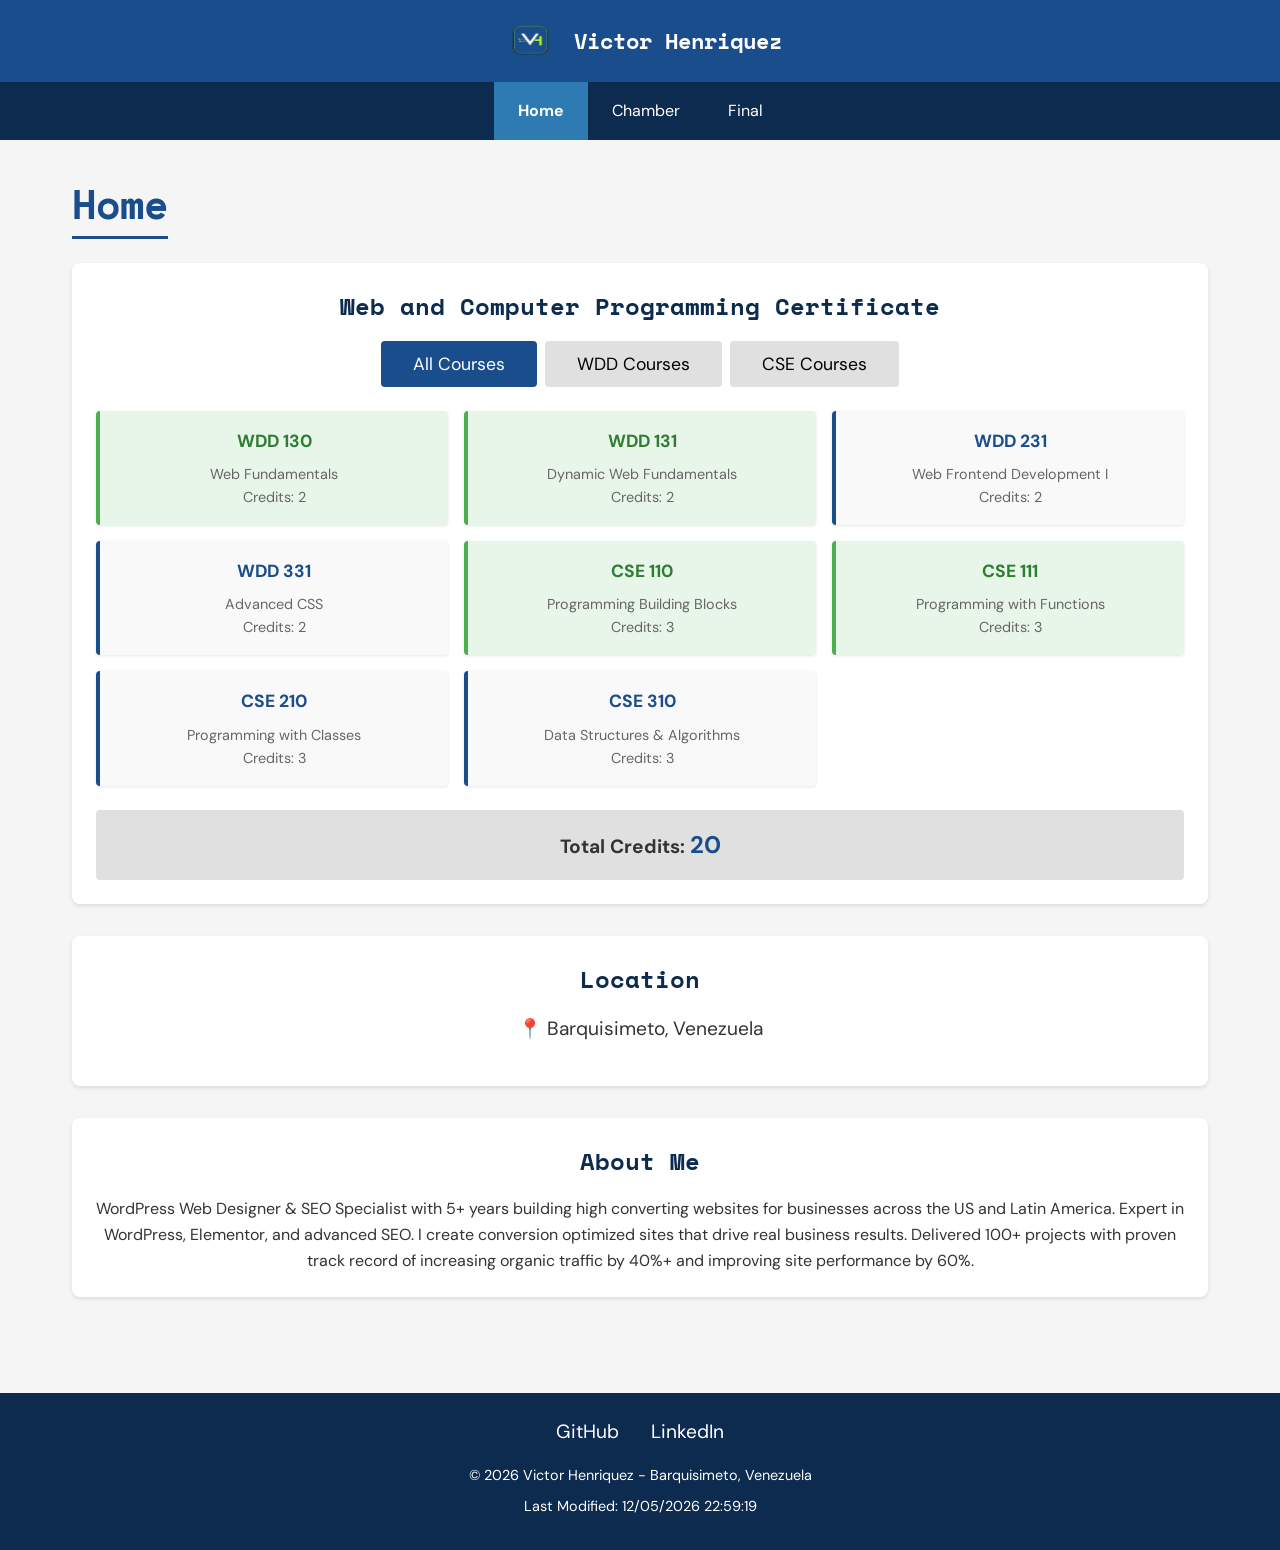
==== index.html @ 777ebca0 "Speed Optimization" ====
<!DOCTYPE html>
<html lang="en">
<head>
    <meta charset="UTF-8">
    <meta name="viewport" content="width=device-width, initial-scale=1.0">
    <meta name="description" content="Course home page for WDD 231 - Web Frontend Development">
    <meta name="author" content="Victor Henriquez">
    <title>WDD 231 - Victor Henriquez</title>
    <link rel="preconnect" href="https://fonts.googleapis.com">
    <link rel="preconnect" href="https://fonts.gstatic.com" crossorigin>
    <link rel="preload" href="https://fonts.googleapis.com/css2?family=Space+Mono:wght@400;700&family=DM+Sans:ital,opsz,wght@0,9..40,300;0,9..40,400;0,9..40,500;1,9..40,300&display=swap" as="style" onload="this.onload=null;this.rel='stylesheet'">
    <noscript>
       <link rel="stylesheet" href="https://fonts.googleapis.com/css2?family=Space+Mono:wght@400;700&family=DM+Sans:ital,opsz,wght@0,9..40,300;0,9..40,400;0,9..40,500;1,9..40,300&display=swap">
    </noscript>
    <link rel="stylesheet" href="styles/small.css">
    <link rel="stylesheet" href="styles/larger.css">
    <script src="scripts/navigation.js" defer></script>
    <script src="scripts/date.js" defer></script>           
    <script src="scripts/courses.js" defer></script>
</head>
<body>
    <header>
        <div class="logo-container">
            <img src="images/logo.webp" alt="Logo de Victor Henriquez"  class="logo" />
            <span class="name">Victor Henriquez</span>
        </div>
        <button id="menu-toggle" aria-label="Menu">☰</button>
    </header>

    <nav id="primary-nav">
        <ul>
            <li><a href="index.html" class="active">Home</a></li>
            <li><a href="#">Chamber</a></li>
            <li><a href="#">Final</a></li>
        </ul>
    </nav>

    <main>
        <h1>Home</h1>

        <section class="courses-section">
            <h2>Web and Computer Programming Certificate</h2>
            <div class="filter-buttons">
                <button id="show-all" class="active">All Courses</button>
                <button id="show-wdd">WDD Courses</button>
                <button id="show-cse">CSE Courses</button>
            </div>
            <div id="courses-container" class="courses-grid">
            </div>
            <div class="total-credits">
                <p>Total Credits: <span id="total-credits">0</span></p>
            </div>
        </section>

        <section class="location-section">
            <h2>Location</h2>
            <div class="location-content">
                <p>📍 Barquisimeto, Venezuela</p>
            </div>
        </section>

        <section class="info-section">
            <h2>About Me</h2>
            <p>WordPress Web Designer & SEO Specialist with 5+ years building high
converting websites for businesses across the US and Latin America. 
Expert in WordPress, Elementor, and advanced SEO. I create conversion
optimized sites that drive real business results. Delivered 100+ projects
with proven track record of increasing organic traffic by 40%+ and
improving site performance by 60%. </p>
        </section>
    </main>

    <footer>
        <div class="social-links">
            <a href="https://github.com/victorjosedev" target="_blank"> GitHub </a>
            <a href="https://www.linkedin.com/in/victor-henriquez-/" target="_blank"> LinkedIn</a>
        </div>
        <div class="footer-info">
            <p>© <span id="currentyear"></span> Victor Henriquez - Barquisimeto, Venezuela</p>
            <p id="lastModified"></p>
        </div>
    </footer>
</body>
</html>
---- styles/small.css ----
* {
    margin: 0;
    padding: 0;
    box-sizing: border-box;
}

body {
    font-family: 'DM Sans', sans-serif;
    line-height: 1.6;
    color: #333;
    background-color: #f5f5f5;
}

header {
    background-color: #1a4d8c;
    color: white;
    display: flex;
    justify-content: space-between;
    align-items: center;
    padding: 1rem;
}

.logo-container {
    display: flex;
    align-items: center;
    gap: 0.75rem;
    flex-wrap: nowrap;
}

.logo {
    display: block;
    max-height: 50px;
    width: auto;
    flex-shrink: 0;
}

.name {
    font-size: 1.4rem;
    font-weight: 700;
    font-family: 'Space Mono', monospace;
    white-space: nowrap;
}

#menu-toggle {
    background: none;
    border: none;
    color: white;
    font-size: 2rem;
    cursor: pointer;
    display: block;
}

#primary-nav {
    background-color: #0d2b4f;
    max-height: 0;
    overflow: hidden;
    transition: max-height 0.3s ease;
}

#primary-nav.show {
    max-height: 300px;
}

#primary-nav ul {
    list-style: none;
    display: flex;
    flex-direction: column;
}

#primary-nav li {
    border-bottom: 1px solid #1a4d8c;
}

#primary-nav a {
    display: block;
    padding: 1rem;
    color: white;
    text-decoration: none;
    transition: background-color 0.3s;
}

#primary-nav a:hover {
    background-color: #1a4d8c;
}

#primary-nav a.active {
    background-color: #2e7ab3;
    font-weight: bold;
}

main {
    max-width: 1200px;
    margin: 0 auto;
    padding: 1rem;
}

h1 {
    font-size: 2rem;
    font-family: 'Space Mono', monospace;
    margin-bottom: 1.5rem;
    color: #1a4d8c;
    border-bottom: 3px solid #1a4d8c;
    display: inline-block;
}

h2 {
    font-size: 1.5rem;
    font-family: 'Space Mono', monospace;
    margin-bottom: 1rem;
    color: #0d2b4f;
}

.courses-section {
    background-color: white;
    padding: 1.5rem;
    border-radius: 8px;
    margin-bottom: 2rem;
    box-shadow: 0 2px 4px rgba(0,0,0,0.1);
}

.filter-buttons {
    display: flex;
    gap: 0.5rem;
    justify-content: center;
    margin-bottom: 1.5rem;
    flex-wrap: wrap;
}

.filter-buttons button {
    background-color: #e0e0e0;
    border: none;
    padding: 0.5rem 1rem;
    font-size: 1rem;
    cursor: pointer;
    border-radius: 4px;
    transition: background-color 0.3s;
    font-family: inherit;
}

.filter-buttons button:hover {
    background-color: #c0c0c0;
}

.filter-buttons button.active {
    background-color: #1a4d8c;
    color: white;
}

.courses-grid {
    display: grid;
    grid-template-columns: 1fr;
    gap: 1rem;
    margin-bottom: 1.5rem;
}

.course-card {
    background-color: #f9f9f9;
    border-left: 4px solid #1a4d8c;
    padding: 1rem;
    border-radius: 4px;
    box-shadow: 0 1px 3px rgba(0,0,0,0.1);
}

.course-card h3 {
    font-size: 1.1rem;
    margin-bottom: 0.5rem;
    color: #1a4d8c;
}

.course-card p {
    font-size: 0.9rem;
    color: #666;
}

.course-card.completed {
    background-color: #e8f5e9;
    border-left-color: #4caf50;
}

.course-card.completed h3 {
    color: #2e7d32;
}

.total-credits {
    text-align: center;
    padding: 1rem;
    background-color: #e0e0e0;
    border-radius: 4px;
    font-weight: bold;
    font-size: 1.2rem;
}

.total-credits span {
    color: #1a4d8c;
    font-size: 1.5rem;
}

.location-section {
    background-color: white;
    padding: 1.5rem;
    border-radius: 8px;
    margin-bottom: 2rem;
    box-shadow: 0 2px 4px rgba(0,0,0,0.1);
}

.location-content p {
    font-size: 1.2rem;
}

.info-section {
    background-color: white;
    padding: 1.5rem;
    border-radius: 8px;
    margin-bottom: 2rem;
    box-shadow: 0 2px 4px rgba(0,0,0,0.1);
}

footer {
    background-color: #0d2b4f;
    color: white;
    text-align: center;
    padding: 1.5rem;
    margin-top: 2rem;
}

.social-links {
    display: flex;
    justify-content: center;
    gap: 2rem;
    margin-bottom: 1rem;
}

.social-links a {
    color: white;
    text-decoration: none;
    font-size: 1.2rem;
    transition: opacity 0.3s;
}

.social-links a:hover {
    opacity: 0.7;
}

.footer-info p {
    margin: 0.5rem 0;
    font-size: 0.9rem;
}

.courses-section, h2 {
    text-align: center;
}

.logo {
    display: block;
    width: 63px;
    height: 63px;
    flex-shrink: 0;
}

.location-section {
    min-height: 150px;
}

.courses-grid {
    min-height: 200px;
}
---- styles/larger.css ----
@media screen and (min-width: 768px) {
    
    #menu-toggle {
        display: none;
    }
    
    #primary-nav {
        max-height: none !important;
    }
    
    #primary-nav ul {
        flex-direction: row;
        justify-content: center;
    }
    
    #primary-nav li {
        border-bottom: none;
    }
    
    #primary-nav a {
        padding: 1rem 1.5rem;
    }
    
    .courses-grid {
        grid-template-columns: repeat(2, 1fr);
    }
    
    main {
        padding: 2rem;
    }
    
    h1 {
        font-size: 2.5rem;
    }
    .courses-section, h2 {
        text-align: center;
    }   
}

@media screen and (min-width: 1024px) {
    
    .courses-grid {
        grid-template-columns: repeat(3, 1fr);
    }
    
    .filter-buttons button {
        padding: 0.75rem 2rem;
        font-size: 1.1rem;
    }

    header {
        justify-content: center;
    }

    .logo-container {
        justify-content: center;
    }
    .location-content {
        text-align: center;
    }
    .info-section p {
        text-align: center;
    }
}
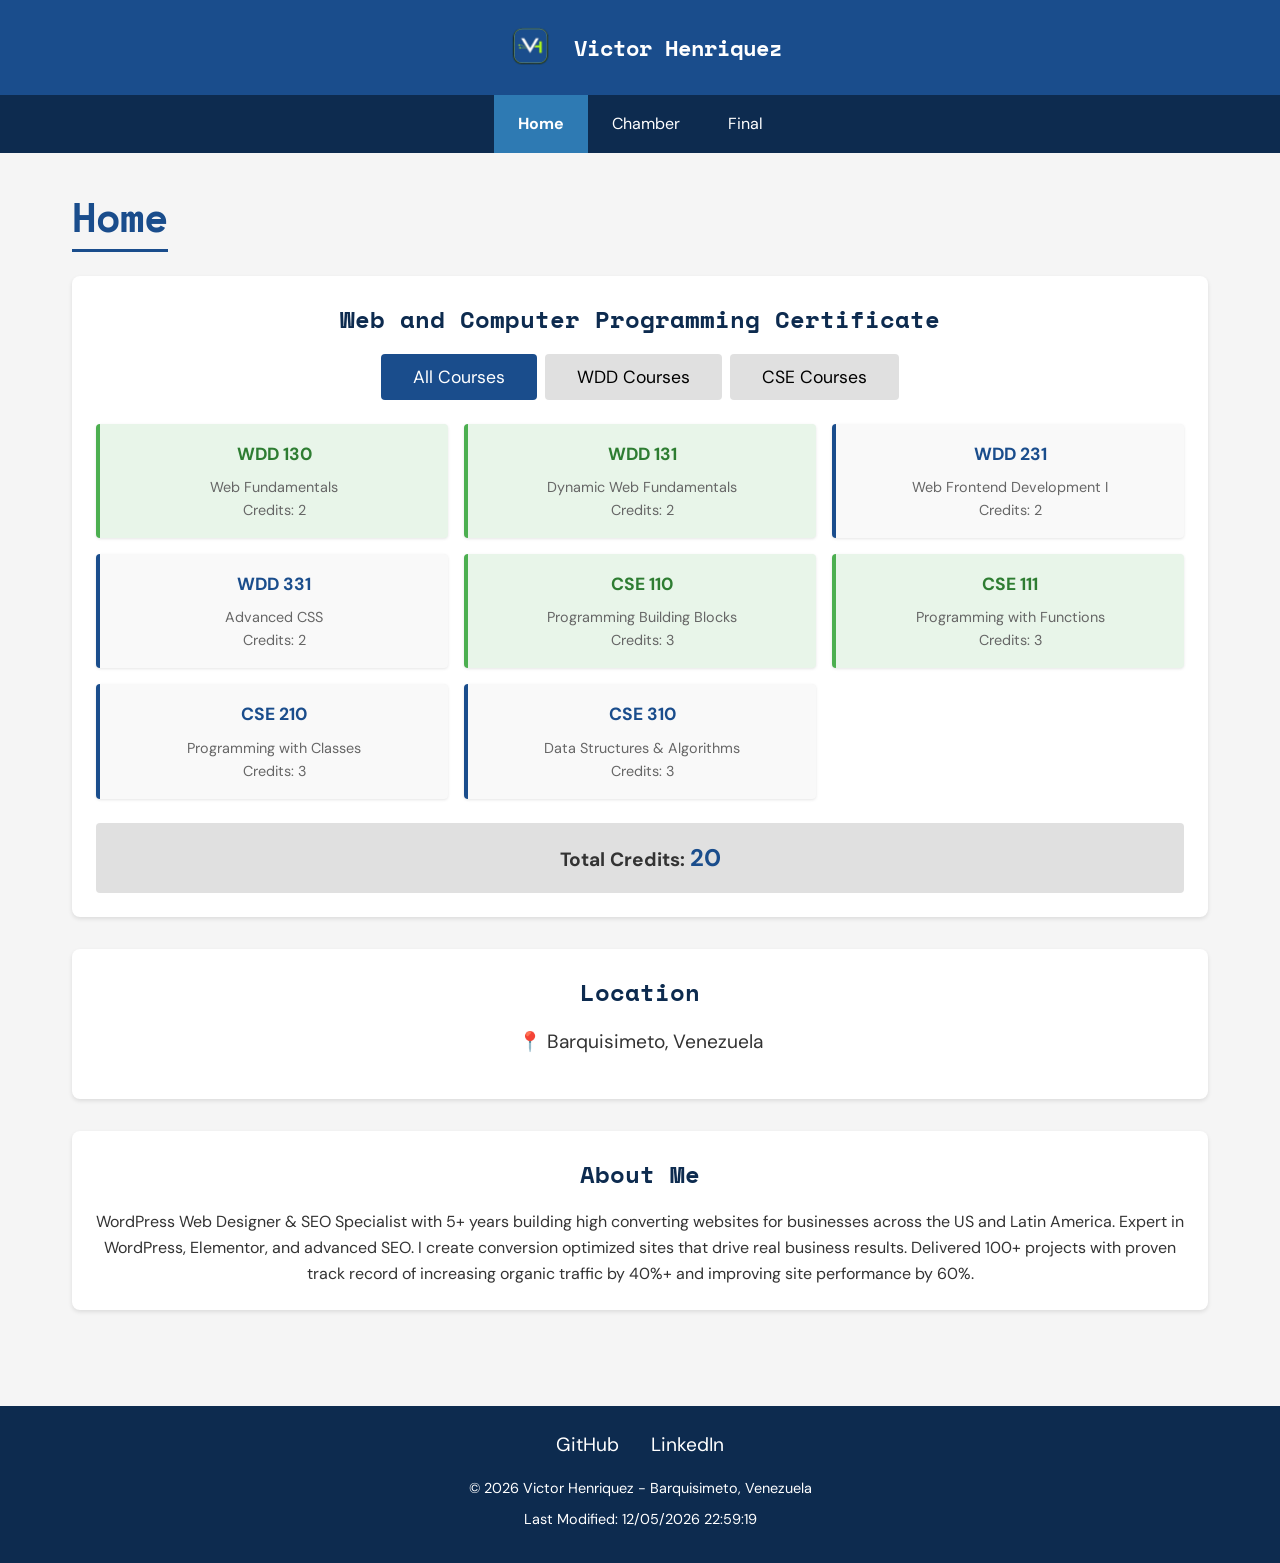
==== commit d45daa23: "duplicate class fixed" ====
--- a/index.html
+++ b/index.html
@@ -21,7 +21,7 @@
 <body>
     <header>
         <div class="logo-container">
-            <img src="images/logo.webp" alt="Logo de Victor Henriquez"  class="logo" />
+            <img src="images/logo.webp" alt="Logo de Victor Henriquez"  class="logo" >
             <span class="name">Victor Henriquez</span>
         </div>
         <button id="menu-toggle" aria-label="Menu">☰</button>
--- a/styles/small.css
+++ b/styles/small.css
@@ -13,7 +13,7 @@
 
 header {
     background-color: #1a4d8c;
-    color: white;
+    color: #ffffff;
     display: flex;
     justify-content: space-between;
     align-items: center;
@@ -29,8 +29,8 @@
 
 .logo {
     display: block;
-    max-height: 50px;
-    width: auto;
+    width: 63px;
+    height: 63px;
     flex-shrink: 0;
 }
 
@@ -44,10 +44,14 @@
 #menu-toggle {
     background: none;
     border: none;
-    color: white;
+    color: #ffffff;
     font-size: 2rem;
     cursor: pointer;
     display: block;
+}
+
+nav {
+    color:#ffffff;
 }
 
 #primary-nav {
@@ -74,7 +78,7 @@
 #primary-nav a {
     display: block;
     padding: 1rem;
-    color: white;
+    color: #ffffff;
     text-decoration: none;
     transition: background-color 0.3s;
 }
@@ -111,11 +115,11 @@
 }
 
 .courses-section {
-    background-color: white;
+    background-color: #ffffff;
     padding: 1.5rem;
     border-radius: 8px;
     margin-bottom: 2rem;
-    box-shadow: 0 2px 4px rgba(0,0,0,0.1);
+    box-shadow: 0 2px 4px #0000001a;
 }
 
 .filter-buttons {
@@ -143,7 +147,7 @@
 
 .filter-buttons button.active {
     background-color: #1a4d8c;
-    color: white;
+    color: #ffffff;
 }
 
 .courses-grid {
@@ -158,7 +162,7 @@
     border-left: 4px solid #1a4d8c;
     padding: 1rem;
     border-radius: 4px;
-    box-shadow: 0 1px 3px rgba(0,0,0,0.1);
+    box-shadow: 0 1px 3px #0000001a;
 }
 
 .course-card h3 {
@@ -196,11 +200,12 @@
 }
 
 .location-section {
-    background-color: white;
+    background-color: #ffffff;
     padding: 1.5rem;
     border-radius: 8px;
     margin-bottom: 2rem;
-    box-shadow: 0 2px 4px rgba(0,0,0,0.1);
+    box-shadow: 0 2px 4px #0000001a;
+    min-height: 150px;
 }
 
 .location-content p {
@@ -208,16 +213,16 @@
 }
 
 .info-section {
-    background-color: white;
+    background-color: #ffffff;
     padding: 1.5rem;
     border-radius: 8px;
     margin-bottom: 2rem;
-    box-shadow: 0 2px 4px rgba(0,0,0,0.1);
+    box-shadow: 0 2px 4px #0000001a;
 }
 
 footer {
     background-color: #0d2b4f;
-    color: white;
+    color: #ffffff;
     text-align: center;
     padding: 1.5rem;
     margin-top: 2rem;
@@ -231,7 +236,7 @@
 }
 
 .social-links a {
-    color: white;
+    color: #ffffff;
     text-decoration: none;
     font-size: 1.2rem;
     transition: opacity 0.3s;
@@ -250,17 +255,6 @@
     text-align: center;
 }
 
-.logo {
-    display: block;
-    width: 63px;
-    height: 63px;
-    flex-shrink: 0;
-}
-
-.location-section {
-    min-height: 150px;
-}
-
 .courses-grid {
     min-height: 200px;
 }
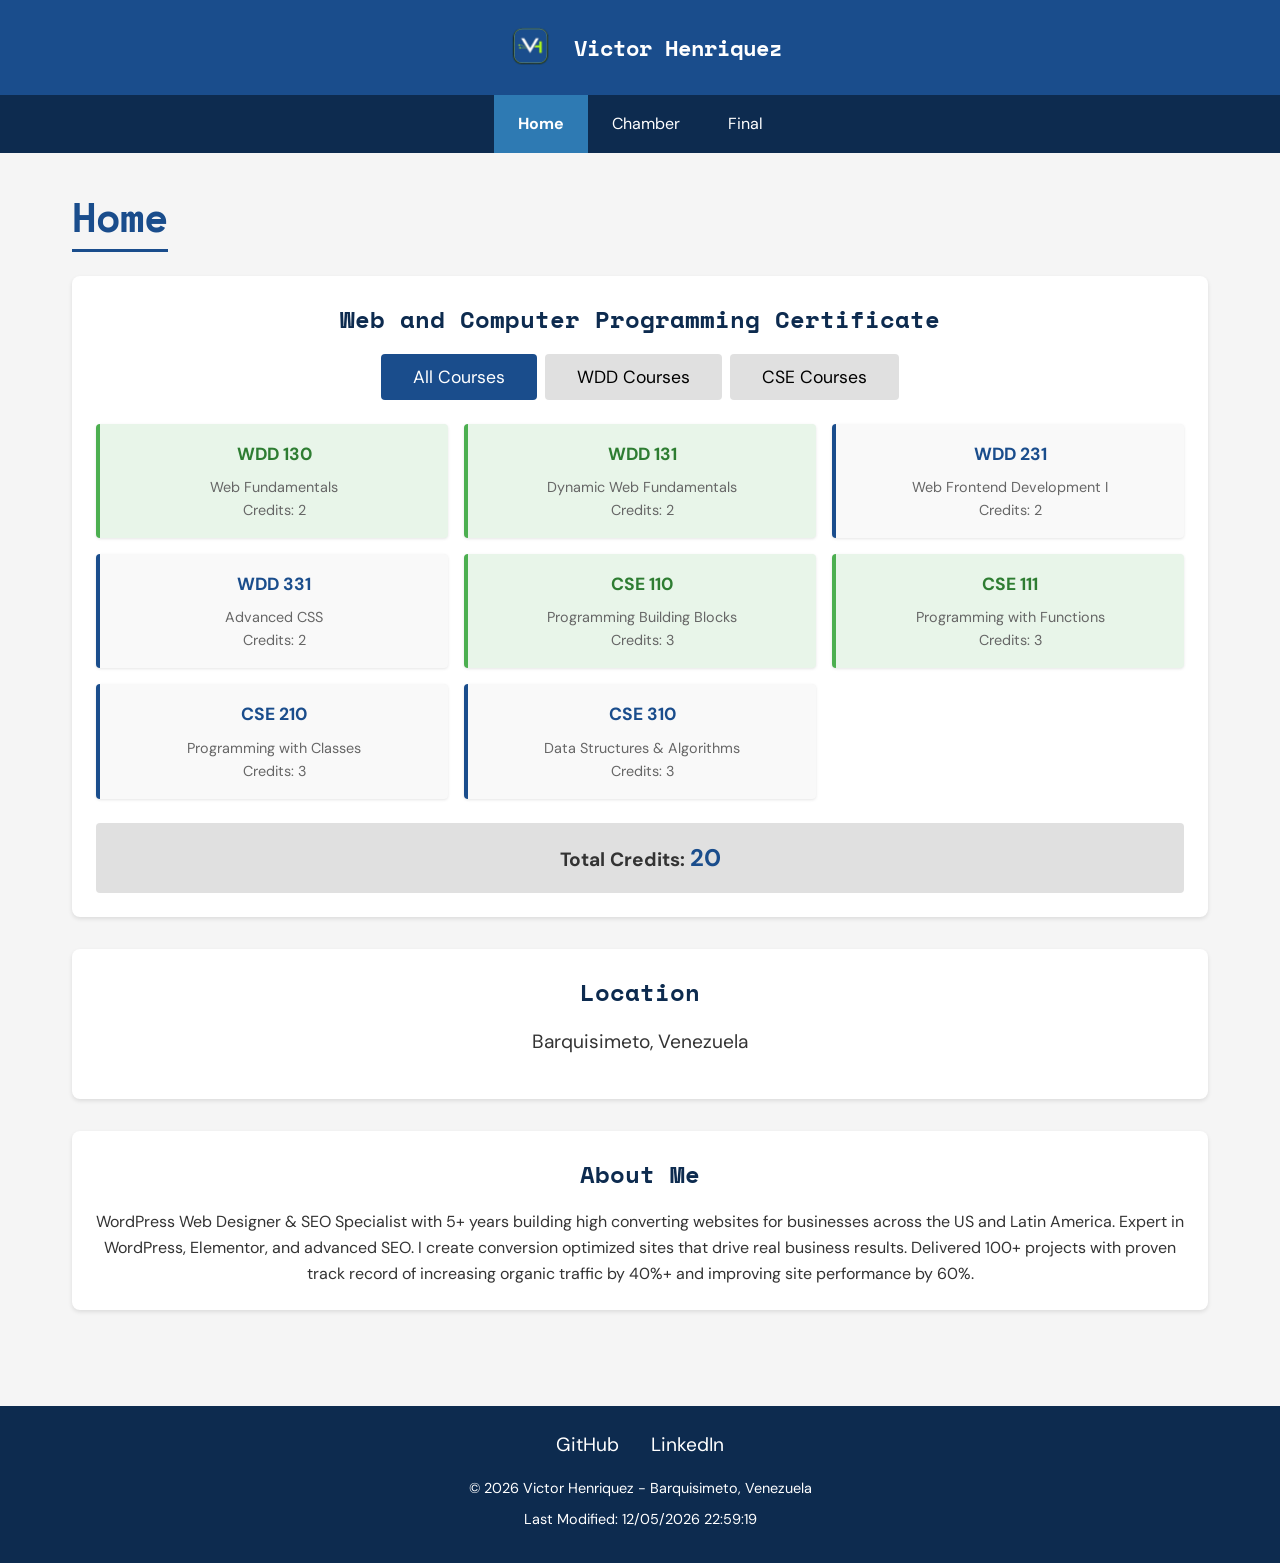
==== commit 1f5e7cd4: "css error found and fixed" ====
--- a/index.html
+++ b/index.html
@@ -55,7 +55,7 @@
         <section class="location-section">
             <h2>Location</h2>
             <div class="location-content">
-                <p>📍 Barquisimeto, Venezuela</p>
+                <p>Barquisimeto, Venezuela</p>
             </div>
         </section>
 
--- a/styles/small.css
+++ b/styles/small.css
@@ -155,7 +155,9 @@
     grid-template-columns: 1fr;
     gap: 1rem;
     margin-bottom: 1.5rem;
-}
+    min-height: 200px; 
+}
+
 
 .course-card {
     background-color: #f9f9f9;
@@ -253,8 +255,4 @@
 
 .courses-section, h2 {
     text-align: center;
-}
-
-.courses-grid {
-    min-height: 200px;
 }
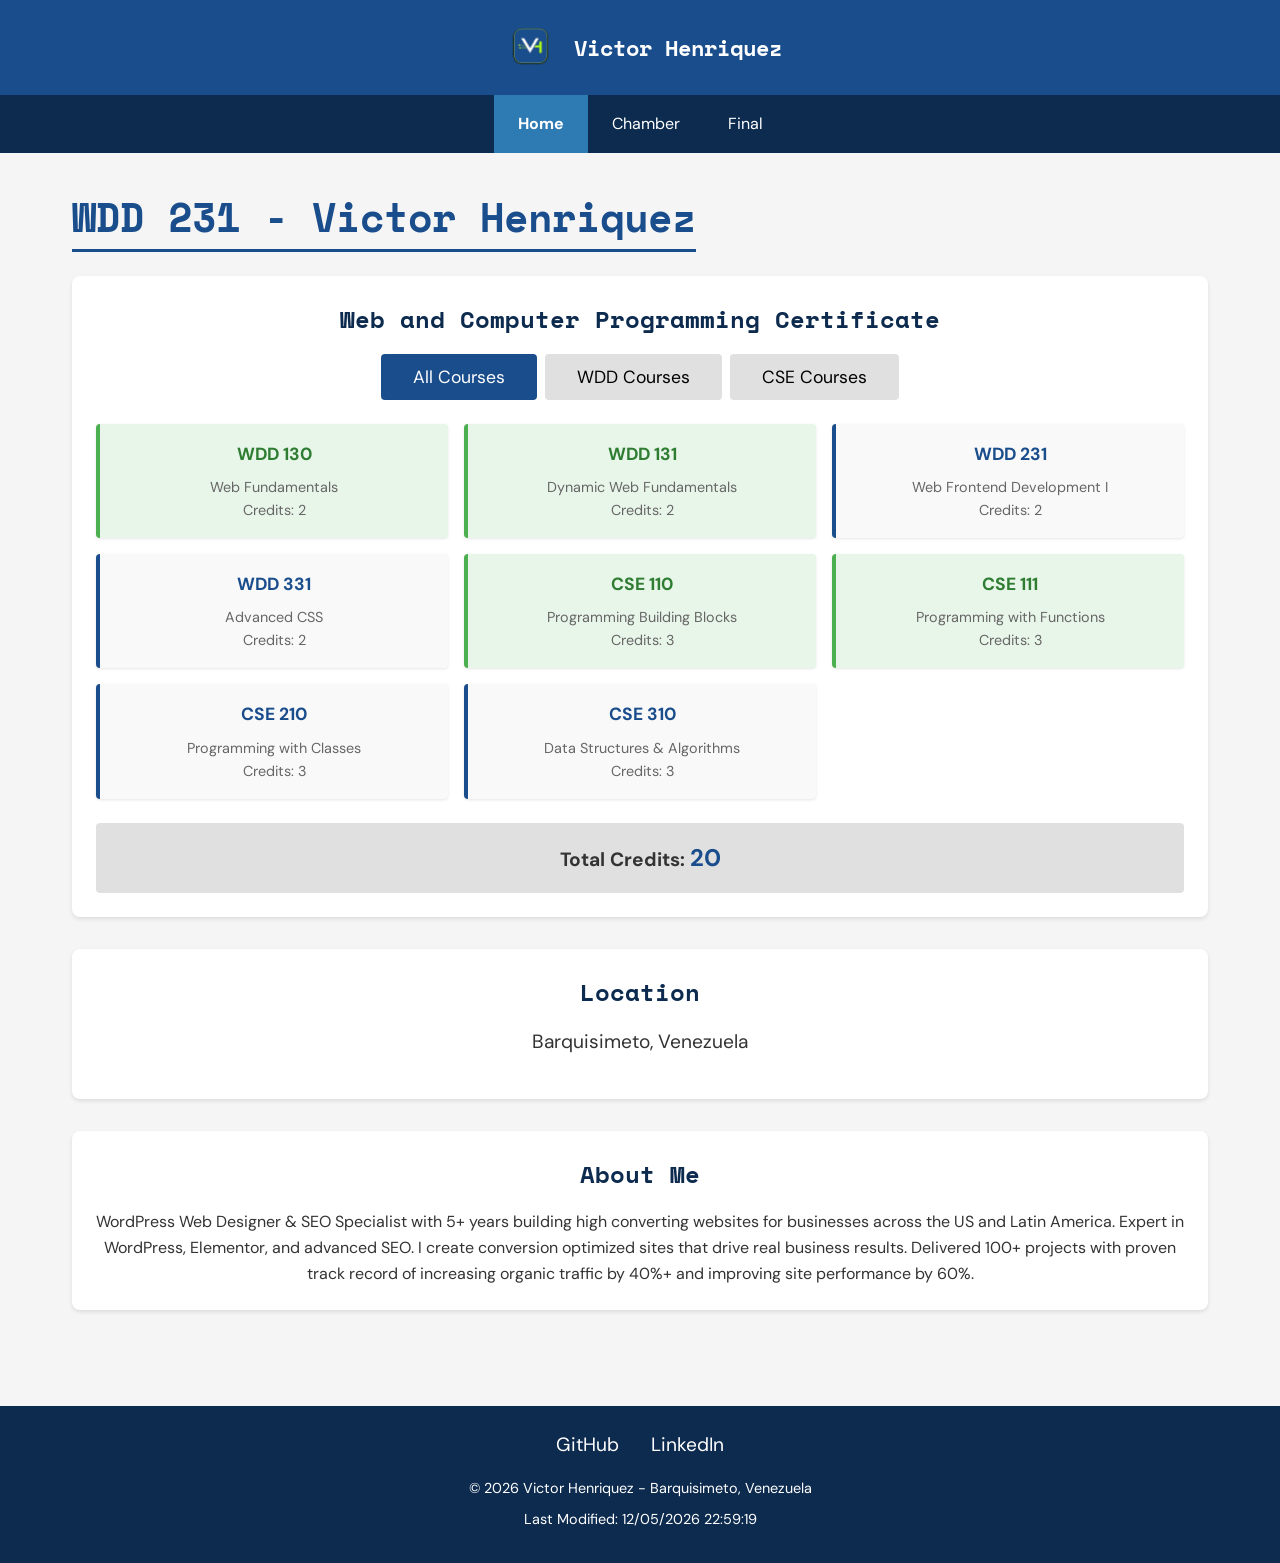
==== commit be4b3d8a: "Update index h1 to match title and ensure single h1 in main Co-authored-by: Copilot <223556219+Copil" ====
--- a/index.html
+++ b/index.html
@@ -1,27 +1,38 @@
 <!DOCTYPE html>
 <html lang="en">
+
 <head>
     <meta charset="UTF-8">
     <meta name="viewport" content="width=device-width, initial-scale=1.0">
     <meta name="description" content="Course home page for WDD 231 - Web Frontend Development">
     <meta name="author" content="Victor Henriquez">
     <title>WDD 231 - Victor Henriquez</title>
+    <meta property="og:title" content="WDD 231 - Victor Henriquez">
+    <meta property="og:description" content="Course home page for WDD 231 - Web Frontend Development">
+    <meta property="og:image" content="images/logo.webp">
+    <meta property="og:url" content="https://victorjosedev.github.io/wdd231/index.html">
+    <link rel="icon" href="favicon.ico">
+    <!-- Google Fonts: preconnect + preload with noscript fallback -->
     <link rel="preconnect" href="https://fonts.googleapis.com">
     <link rel="preconnect" href="https://fonts.gstatic.com" crossorigin>
-    <link rel="preload" href="https://fonts.googleapis.com/css2?family=Space+Mono:wght@400;700&family=DM+Sans:ital,opsz,wght@0,9..40,300;0,9..40,400;0,9..40,500;1,9..40,300&display=swap" as="style" onload="this.onload=null;this.rel='stylesheet'">
+    <link rel="preload"
+        href="https://fonts.googleapis.com/css2?family=Space+Mono:wght@400;700&family=DM+Sans:ital,opsz,wght@0,9..40,300;0,9..40,400;0,9..40,500;1,9..40,300&display=swap"
+        as="style" onload="this.onload=null;this.rel='stylesheet'">
     <noscript>
-       <link rel="stylesheet" href="https://fonts.googleapis.com/css2?family=Space+Mono:wght@400;700&family=DM+Sans:ital,opsz,wght@0,9..40,300;0,9..40,400;0,9..40,500;1,9..40,300&display=swap">
+        <link rel="stylesheet"
+            href="https://fonts.googleapis.com/css2?family=Space+Mono:wght@400;700&family=DM+Sans:ital,opsz,wght@0,9..40,300;0,9..40,400;0,9..40,500;1,9..40,300&display=swap">
     </noscript>
     <link rel="stylesheet" href="styles/small.css">
     <link rel="stylesheet" href="styles/larger.css">
     <script src="scripts/navigation.js" defer></script>
-    <script src="scripts/date.js" defer></script>           
+    <script src="scripts/date.js" defer></script>
     <script src="scripts/courses.js" defer></script>
 </head>
+
 <body>
     <header>
         <div class="logo-container">
-            <img src="images/logo.webp" alt="Logo de Victor Henriquez"  class="logo" >
+            <img src="images/logo.webp" alt="Logo de Victor Henriquez" class="logo">
             <span class="name">Victor Henriquez</span>
         </div>
         <button id="menu-toggle" aria-label="Menu">☰</button>
@@ -36,7 +47,7 @@
     </nav>
 
     <main>
-        <h1>Home</h1>
+        <h1>WDD 231 - Victor Henriquez</h1>
 
         <section class="courses-section">
             <h2>Web and Computer Programming Certificate</h2>
@@ -62,11 +73,11 @@
         <section class="info-section">
             <h2>About Me</h2>
             <p>WordPress Web Designer & SEO Specialist with 5+ years building high
-converting websites for businesses across the US and Latin America. 
-Expert in WordPress, Elementor, and advanced SEO. I create conversion
-optimized sites that drive real business results. Delivered 100+ projects
-with proven track record of increasing organic traffic by 40%+ and
-improving site performance by 60%. </p>
+                converting websites for businesses across the US and Latin America.
+                Expert in WordPress, Elementor, and advanced SEO. I create conversion
+                optimized sites that drive real business results. Delivered 100+ projects
+                with proven track record of increasing organic traffic by 40%+ and
+                improving site performance by 60%. </p>
         </section>
     </main>
 
@@ -81,4 +92,5 @@
         </div>
     </footer>
 </body>
+
 </html>
--- a/styles/larger.css
+++ b/styles/larger.css
@@ -1,48 +1,59 @@
 @media screen and (min-width: 768px) {
-    
+
     #menu-toggle {
         display: none;
     }
-    
+
+    /* center header/logo on tablet widths when menu toggle is hidden */
+    header {
+        justify-content: center;
+    }
+
+    .logo-container {
+        justify-content: center;
+    }
+
     #primary-nav {
         max-height: none !important;
     }
-    
+
     #primary-nav ul {
         flex-direction: row;
         justify-content: center;
     }
-    
+
     #primary-nav li {
         border-bottom: none;
     }
-    
+
     #primary-nav a {
         padding: 1rem 1.5rem;
     }
-    
+
     .courses-grid {
         grid-template-columns: repeat(2, 1fr);
     }
-    
+
     main {
         padding: 2rem;
     }
-    
+
     h1 {
         font-size: 2.5rem;
     }
-    .courses-section, h2 {
+
+    .courses-section,
+    h2 {
         text-align: center;
-    }   
+    }
 }
 
 @media screen and (min-width: 1024px) {
-    
+
     .courses-grid {
         grid-template-columns: repeat(3, 1fr);
     }
-    
+
     .filter-buttons button {
         padding: 0.75rem 2rem;
         font-size: 1.1rem;
@@ -55,9 +66,11 @@
     .logo-container {
         justify-content: center;
     }
+
     .location-content {
         text-align: center;
     }
+
     .info-section p {
         text-align: center;
     }
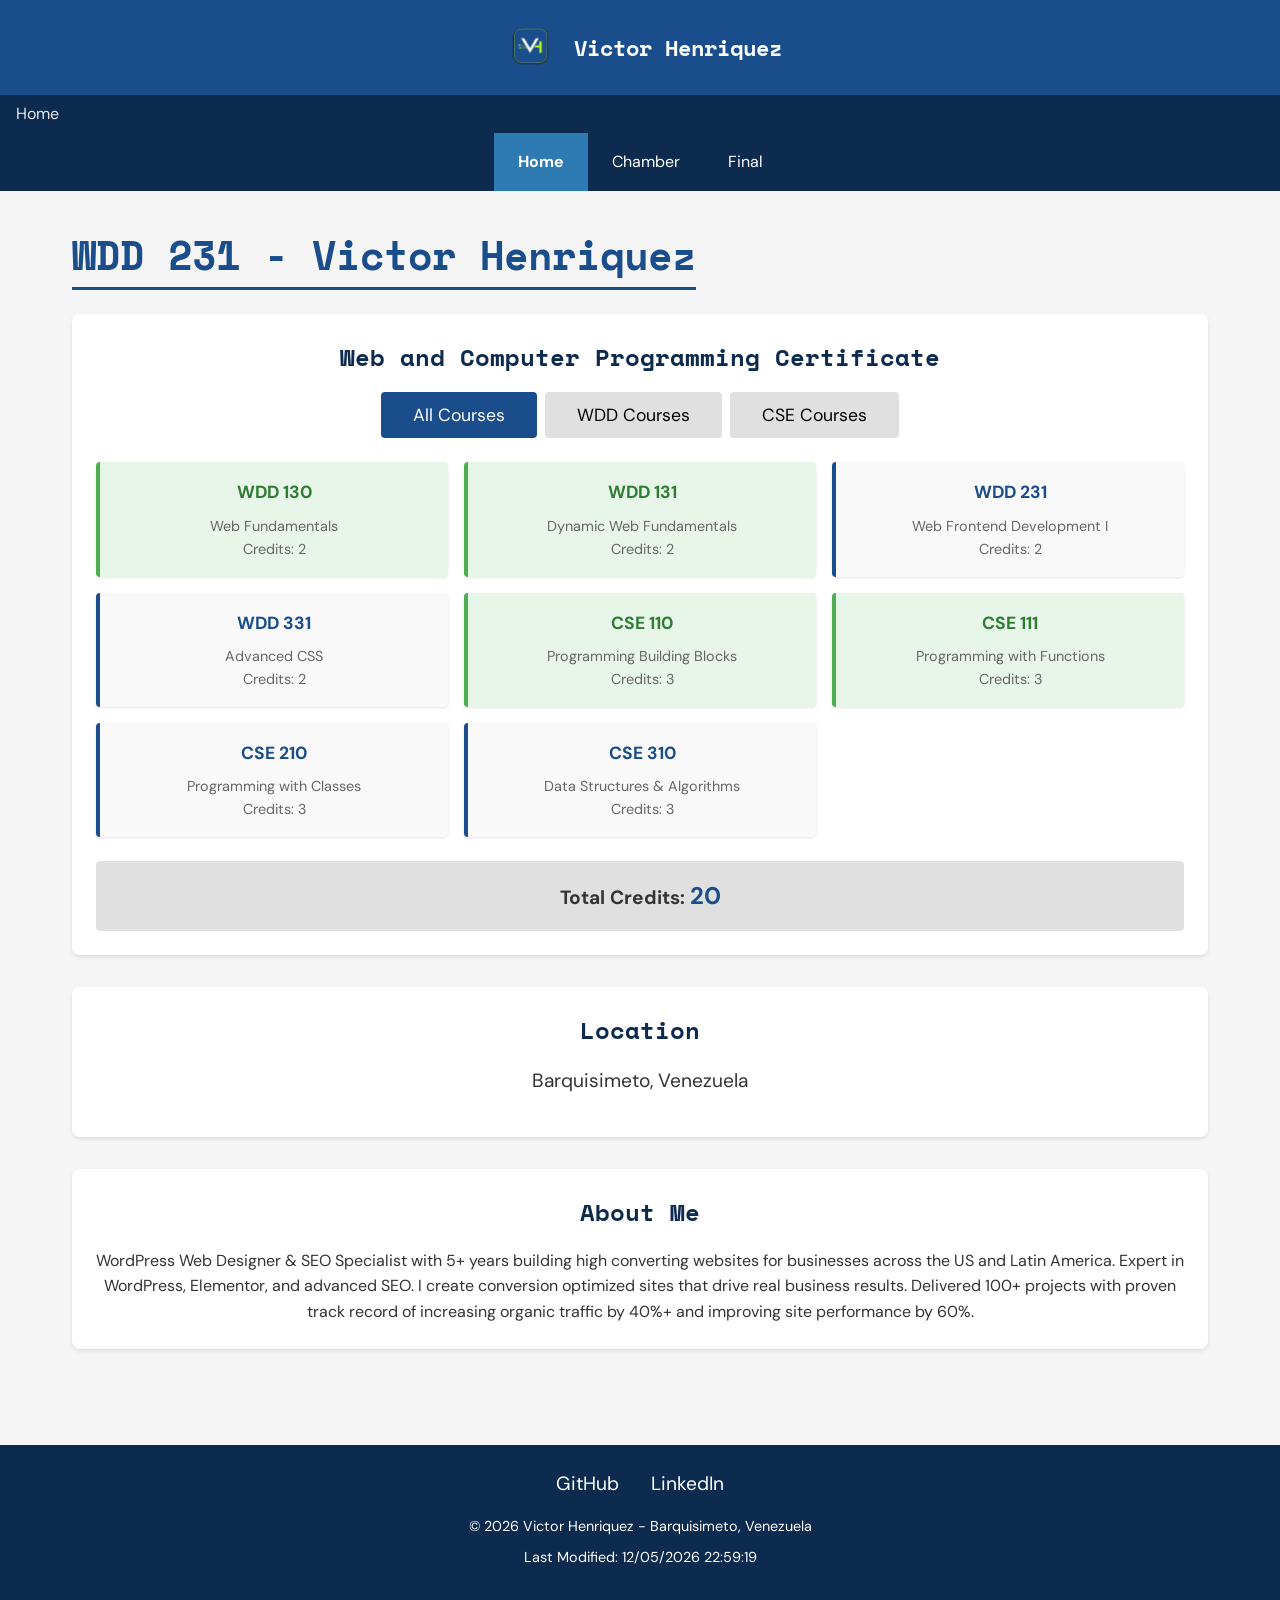
==== commit 8be2d26a: "latest changes" ====
--- a/index.html
+++ b/index.html
@@ -35,10 +35,16 @@
             <img src="images/logo.webp" alt="Logo de Victor Henriquez" class="logo">
             <span class="name">Victor Henriquez</span>
         </div>
-        <button id="menu-toggle" aria-label="Menu">☰</button>
+        <button id="menu-toggle" aria-label="Menu" aria-controls="primary-nav" aria-expanded="false">☰</button>
     </header>
 
-    <nav id="primary-nav">
+    <nav id="breadcrumb" aria-label="Breadcrumb" class="breadcrumb" role="navigation">
+        <ol>
+            <li><a href="index.html">Home</a></li>
+        </ol>
+    </nav>
+
+    <nav id="primary-nav" role="navigation" aria-label="Primary">
         <ul>
             <li><a href="index.html" class="active">Home</a></li>
             <li><a href="#">Chamber</a></li>
--- a/styles/small.css
+++ b/styles/small.css
@@ -50,8 +50,44 @@
     display: block;
 }
 
+/* Wayfinding / breadcrumb */
+.breadcrumb {
+    background-color: #0d2b4f;
+    color: #ffffff;
+    padding: 0.4rem 1rem;
+}
+
+.breadcrumb ol {
+    list-style: none;
+    display: flex;
+    gap: 0.5rem;
+    align-items: center;
+    flex-wrap: wrap;
+}
+
+.breadcrumb li::after {
+    content: ">";
+    margin-left: 0.5rem;
+    color: #cfe4ff;
+}
+
+.breadcrumb li:last-child::after {
+    content: "";
+}
+
+.breadcrumb a {
+    color: #ffffff;
+    text-decoration: none;
+    opacity: 0.9;
+}
+
+.breadcrumb a[aria-current="page"] {
+    font-weight: 700;
+    opacity: 1;
+}
+
 nav {
-    color:#ffffff;
+    color: #ffffff;
 }
 
 #primary-nav {
@@ -155,7 +191,7 @@
     grid-template-columns: 1fr;
     gap: 1rem;
     margin-bottom: 1.5rem;
-    min-height: 200px; 
+    min-height: 200px;
 }
 
 
@@ -253,6 +289,7 @@
     font-size: 0.9rem;
 }
 
-.courses-section, h2 {
+.courses-section,
+h2 {
     text-align: center;
 }
